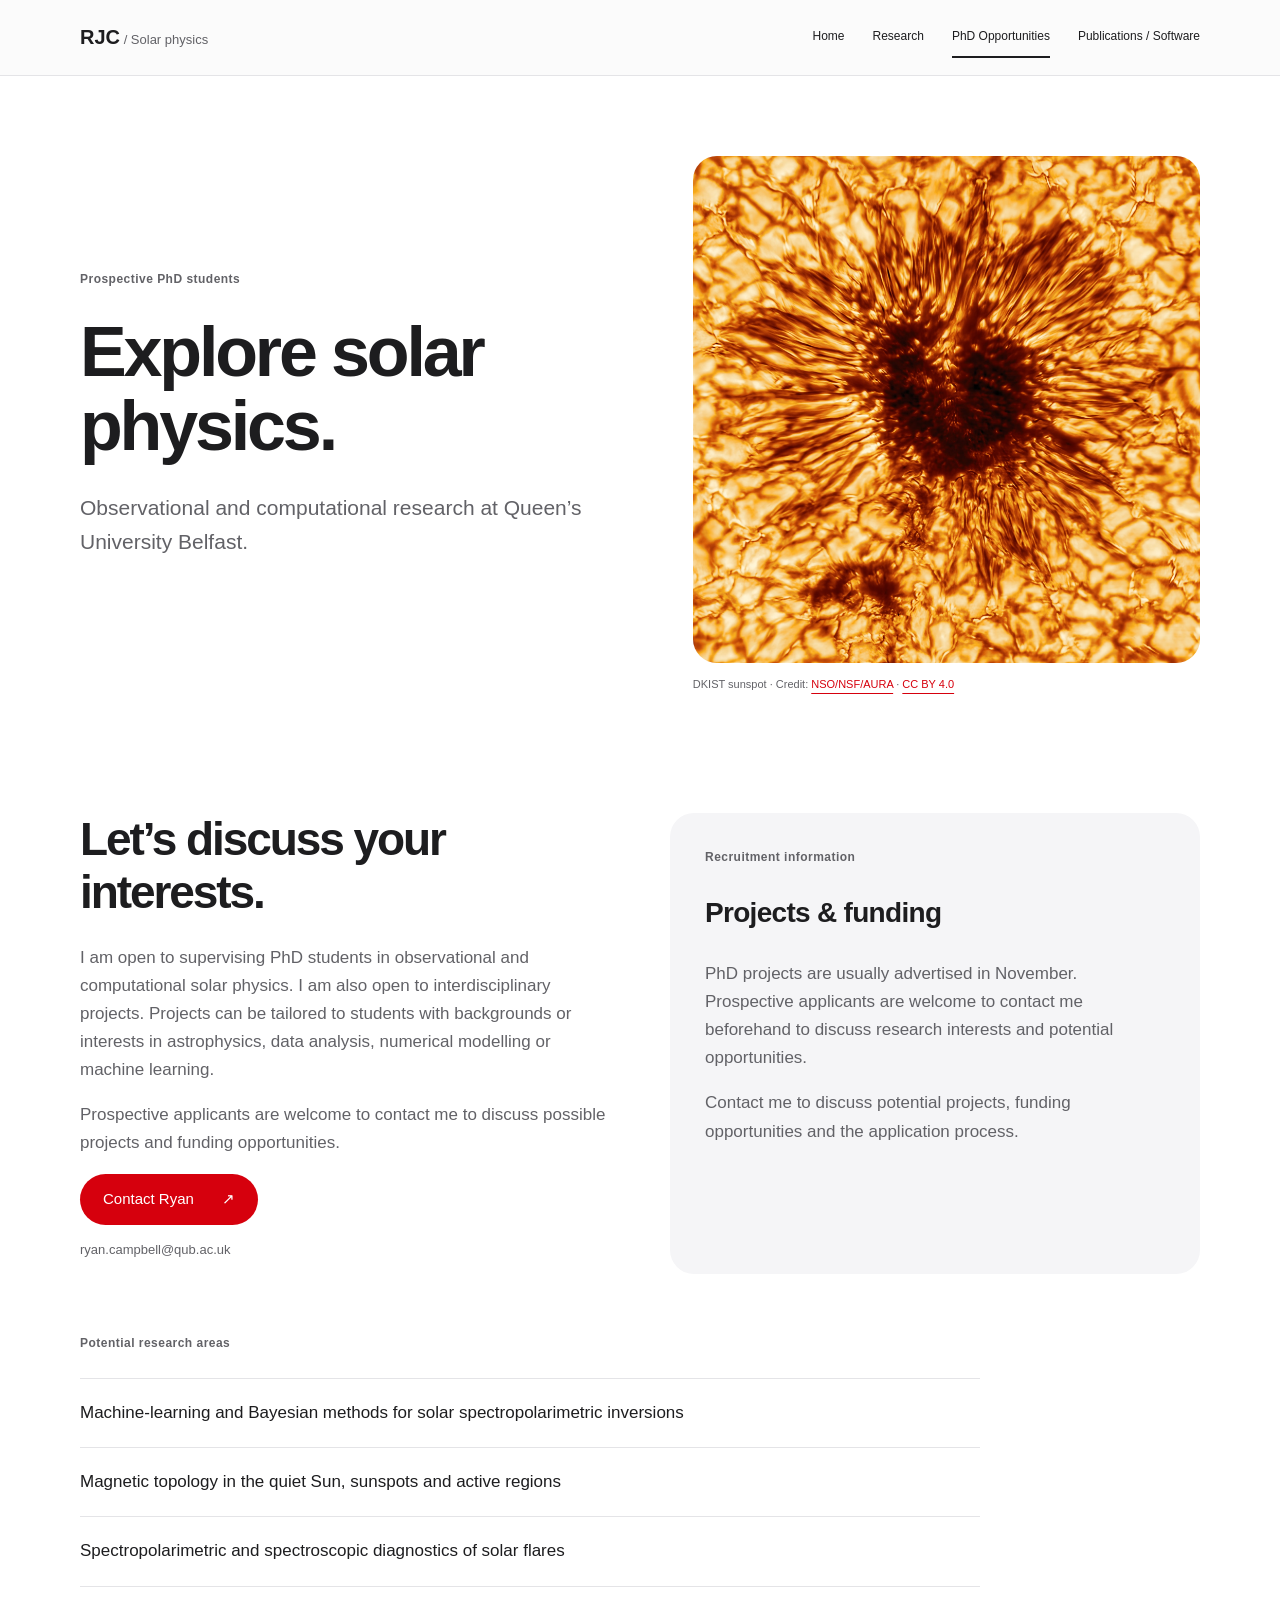
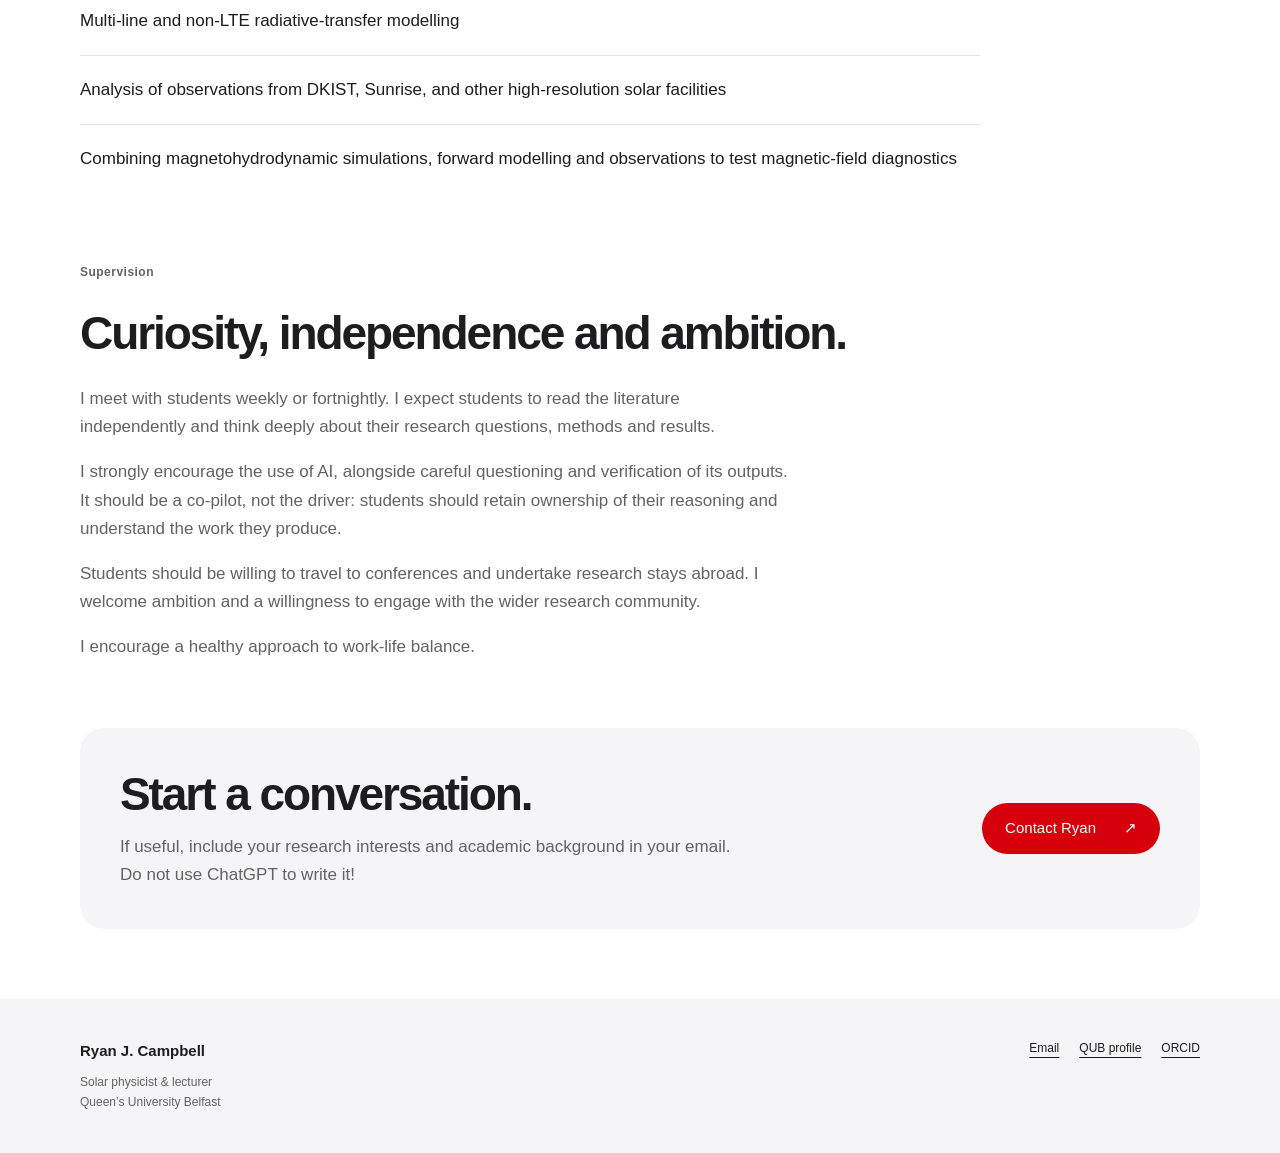
==== phd.html @ 8f92cd52 "Add files via upload" ====
<!doctype html>
<html lang="en"><head><meta charset="utf-8"><meta name="viewport" content="width=device-width, initial-scale=1"><title>PhD Opportunities | Ryan J. Campbell</title><meta name="description" content="Ryan J. Campbell, solar physicist and lecturer at Queen’s University Belfast. Research and potential PhD opportunities in solar physics."><link rel="stylesheet" href="assets/styles.css"></head><body><a class="skip" href="#main">Skip to content</a><header><a class="brand" href="index.html">RJC<span> / Solar physics</span></a><nav aria-label="Main navigation"><a href="index.html">Home</a><a href="research.html">Research</a><a href="phd.html" aria-current="page">PhD Opportunities</a><a href="publications.html">Publications / Software</a></nav></header><main id="main"><section class="page-head phd-hero"><div><p class="eyebrow">Prospective PhD students</p><h1>Explore solar physics.</h1><p class="lead">Observational and computational research at Queen’s University Belfast.</p></div><figure><a href="assets/dkist-sunspot.jpg" aria-label="Open the full-size DKIST sunspot image"><img src="assets/dkist-sunspot.jpg" width="1970" height="1970" alt="DKIST sunspot image showing a dark umbra surrounded by fine, radiating penumbral filaments."></a><figcaption>DKIST sunspot · Credit: <a href="https://nso.edu/telescopes/dkist/inouye-first-sunspot/">NSO/NSF/AURA</a> · <a href="https://creativecommons.org/licenses/by/4.0/">CC BY 4.0</a></figcaption></figure></section><section class="split"><div><h2>Let’s discuss your interests.</h2><p>I am open to supervising PhD students in observational and computational solar physics. I am also open to interdisciplinary projects. Projects can be tailored to students with backgrounds or interests in astrophysics, data analysis, numerical modelling or machine learning.</p><p>Prospective applicants are welcome to contact me to discuss possible projects and funding opportunities.</p><a class="button" href="mailto:ryan.campbell@qub.ac.uk">Contact Ryan <span aria-hidden="true">↗</span></a><p class="email">ryan.campbell@qub.ac.uk</p></div><aside class="note"><p class="eyebrow">Recruitment information</p><h3>Projects & funding</h3><p>PhD projects are usually advertised in November. Prospective applicants are welcome to contact me beforehand to discuss research interests and potential opportunities.</p><p>Contact me to discuss potential projects, funding opportunities and the application process.</p></aside></section><section><p class="eyebrow">Potential research areas</p><ul class="topic-list"><li>Machine-learning and Bayesian methods for solar spectropolarimetric inversions</li><li>Magnetic topology in the quiet Sun, sunspots and active regions</li><li>Spectropolarimetric and spectroscopic diagnostics of solar flares</li><li>Multi-line and non-LTE radiative-transfer modelling</li><li>Analysis of observations from DKIST, Sunrise, and other high-resolution solar facilities</li><li>Combining magnetohydrodynamic simulations, forward modelling and observations to test magnetic-field diagnostics</li></ul></section><section class="supervision-section"><p class="eyebrow">Supervision</p><h2>Curiosity, independence and ambition.</h2><p>I meet with students weekly or fortnightly. I expect students to read the literature independently and think deeply about their research questions, methods and results.</p><p>I strongly encourage the use of AI, alongside careful questioning and verification of its outputs. It should be a co-pilot, not the driver: students should retain ownership of their reasoning and understand the work they produce.</p><p>Students should be willing to travel to conferences and undertake research stays abroad. I welcome ambition and a willingness to engage with the wider research community.</p><p>I encourage a healthy approach to work-life balance.</p></section><section class="contact-strip"><div><h2>Start a conversation.</h2><p>If useful, include your research interests and academic background in your email. Do not use ChatGPT to write it!</p></div><a class="button" href="mailto:ryan.campbell@qub.ac.uk">Contact Ryan <span aria-hidden="true">↗</span></a></section></main><footer><div><strong>Ryan J. Campbell</strong><p>Solar physicist & lecturer<br>Queen’s University Belfast</p></div><div><a href="mailto:ryan.campbell@qub.ac.uk">Email</a><a href="https://pure.qub.ac.uk/en/persons/ryan-campbell/">QUB profile</a><a href="https://orcid.org/0000-0001-5699-2991">ORCID</a></div></footer></body></html>
---- assets/styles.css ----
:root{--ink:#172e3b;--muted:#52636c;--paper:#f7f6f0;--line:#d7ddd8;--accent:#b94d2d}*{box-sizing:border-box}body{margin:0;background:var(--paper);color:var(--ink);font:17px/1.65 system-ui,-apple-system,BlinkMacSystemFont,"Segoe UI",sans-serif}a{color:inherit;text-underline-offset:5px}a:focus-visible{outline:3px solid var(--accent);outline-offset:5px}header,main,footer{max-width:1200px;margin:auto;padding-left:40px;padding-right:40px}header{min-height:105px;display:flex;align-items:center;justify-content:space-between;gap:25px;border-bottom:1px solid var(--line)}.brand{text-decoration:none;font-weight:750;font-size:23px;white-space:nowrap}.brand span{font-size:13px;font-weight:450;color:var(--muted)}nav{display:flex;flex-wrap:wrap;gap:25px;font-size:13px}nav a{text-decoration:none;padding:10px 0}nav a[aria-current]{border-bottom:2px solid var(--accent)}h1,h2,h3,p{margin-top:0}h1,h2{font-family:Georgia,"Times New Roman",serif;font-weight:400;line-height:1.06;letter-spacing:-.04em}h1{font-size:clamp(52px,7.4vw,96px);margin-bottom:28px}h2{font-size:clamp(30px,3.4vw,43px);margin-bottom:25px}h3{font-size:21px;line-height:1.4;font-weight:500}p{color:var(--muted);max-width:65ch}.eyebrow{text-transform:uppercase;letter-spacing:.15em;font-size:11px;font-weight:650;margin-bottom:25px}.lead{font-size:21px;line-height:1.6;max-width:43ch}.hero{display:grid;grid-template-columns:1.15fr 1fr;gap:65px;padding:72px 0 80px;align-items:center}.dot{color:var(--accent)}.actions{display:flex;align-items:center;flex-wrap:wrap;gap:25px;margin-top:34px}.button{display:inline-flex;align-items:center;justify-content:space-between;gap:28px;background:var(--ink);color:white;padding:14px 21px;text-decoration:none;font-size:14px}.button:hover{background:#294957}.text-link{font-size:14px;font-weight:600}.solar-art{height:440px;background:#132c39;position:relative;overflow:hidden;display:grid;place-items:center}.solar-art:before,.solar-art:after{content:"";position:absolute;border:1px solid #70828955;border-radius:50%;width:360px;height:360px;transform:rotate(-25deg) scaleX(1.3)}.solar-art:after{transform:rotate(35deg) scaleX(.65);height:490px}.sun{width:270px;height:270px;border-radius:50%;background:radial-gradient(circle at 35% 28%,#fff2ad 0,#efb455 25%,#c87135 65%,#7e3e28 100%);box-shadow:0 0 65px #e9ad4933;position:relative}.sun:after{content:"";position:absolute;inset:14px;border:1px solid #fff5c655;border-radius:50%;background:repeating-radial-gradient(ellipse at 70% 40%,transparent 0 13px,#733e2022 14px 15px)}.art-label,.art-note{position:absolute;bottom:25px;left:25px;color:#d2dce0;font-size:10px;letter-spacing:.1em;text-transform:uppercase}.art-note{bottom:auto;top:20px;color:#a9bdc6;font-size:9px}.intro{border-top:1px solid var(--line);padding:55px 0;max-width:850px}.intro p:last-child{font-size:19px}.split{display:grid;grid-template-columns:1fr 1fr;gap:70px;padding:55px 0;border-top:1px solid var(--line)}.figure-slot{margin:0;border:1px solid var(--line);background:#ecf0ed;display:flex;flex-direction:column;min-height:270px}.figure-slot>div{flex:1;display:flex;align-items:center;justify-content:center;gap:12px;color:#697b80;font-size:13px;min-height:210px}.figure-slot span{font-size:30px;font-weight:200}.figure-slot figcaption{padding:15px 20px;background:var(--paper);font-size:11px;color:var(--muted);border-top:1px solid var(--line)}.page-head{padding:70px 0 50px}.research-list{display:grid;grid-template-columns:1fr 1fr;gap:0 50px;margin:30px 0 70px}.research-list article{border-top:1px solid var(--line);padding:26px 0;display:flex;gap:25px}.number{font-size:12px;color:var(--accent);padding-top:5px}.research-list h3{margin:0}.note{background:#e8eee9;padding:35px}.note h3{font-family:Georgia,serif;font-size:30px}.email{font-size:13px;margin-top:14px}.topic-list{padding:0;list-style:none;margin-bottom:60px}.topic-list li{padding:20px 0;border-top:1px solid var(--line);max-width:900px}.contact-strip{padding:40px;background:#e8eee9;display:flex;align-items:center;justify-content:space-between;gap:30px;margin-bottom:70px}.contact-strip h2{margin-bottom:12px}.contact-strip p{margin-bottom:0}.profile-links{display:grid;grid-template-columns:1fr 1fr;gap:30px;margin-bottom:55px}.profile-links>a{border:1px solid var(--line);padding:32px;text-decoration:none}.profile-links>a:hover{background:#e8eee9}.profile-links h2{font-size:30px;margin-top:25px}.profile-links h2 span{float:right;font-family:system-ui;font-size:22px}.profile-links p{font-size:14px;margin-bottom:0}footer{border-top:1px solid var(--line);padding-top:35px;padding-bottom:35px;display:flex;gap:50px;justify-content:space-between;font-size:12px}footer strong{font-size:15px}footer p{margin:10px 0 0}footer>div:nth-child(2){display:flex;gap:20px}.draft{font-size:10px}.skip{position:absolute;top:-80px;left:20px;background:white;padding:10px;z-index:10}.skip:focus{top:10px}@media(max-width:800px){header,main,footer{padding-left:24px;padding-right:24px}header{flex-direction:column;align-items:flex-start;padding-top:22px;padding-bottom:18px;gap:10px}nav{gap:17px;font-size:12px}.hero{gap:32px;grid-template-columns:1fr;padding:45px 0}.hero h1 br{display:none}.solar-art{height:320px}.sun{width:220px;height:220px}.split{grid-template-columns:1fr;gap:30px;padding:38px 0}.research-list,.profile-links{grid-template-columns:1fr}.page-head{padding:45px 0 30px}.contact-strip{flex-direction:column;align-items:flex-start;padding:28px}footer{flex-wrap:wrap;gap:20px}.draft{width:100%}}@media(prefers-reduced-motion:no-preference){a{transition:background .15s,color .15s}}
/* Apple-inspired refinement: system type, neutral surfaces, generous spacing. */
:root{--ink:#1d1d1f;--muted:#626267;--paper:#fff;--line:#e4e4e7;--accent:#d6000d}body{font-family:-apple-system,BlinkMacSystemFont,"Segoe UI",Helvetica,Arial,sans-serif;-webkit-font-smoothing:antialiased}header{min-height:76px;max-width:none;padding:0 max(32px,calc((100vw - 1120px)/2));background:#fafafbcc;gap:30px}.brand{font-size:20px}nav{font-size:12px;gap:28px}nav a[aria-current]{border-color:#1d1d1f}h1,h2{font-family:inherit;font-weight:650;letter-spacing:-.045em}h1{font-size:clamp(48px,7vw,82px);line-height:1.06}h2{font-size:clamp(30px,4vw,46px);line-height:1.15}.hero{display:block;text-align:center;max-width:870px;margin:auto;padding:95px 0 75px}.hero .lead{margin:0 auto;max-width:620px;font-size:25px;line-height:1.4}.hero .actions{justify-content:center}.hero h1{margin-bottom:23px}.eyebrow{color:var(--muted);font-weight:600;font-size:12px;letter-spacing:.04em;text-transform:none}.button{background:var(--accent);border-radius:999px;padding:13px 23px;font-size:15px}.button:hover{background:#b5000b}.text-link{color:#d6000d;font-weight:400;text-decoration:none;font-size:16px}.text-link:hover{text-decoration:underline}.feature-science{padding:40px 0 60px;text-align:center}.science-figure{margin:30px 0 0;background:#f5f5f7;border-radius:24px;padding:28px}.science-figure img{width:100%;height:auto;display:block;border-radius:8px}.science-figure figcaption{font-size:13px;line-height:1.65;color:var(--muted);text-align:left;max-width:900px;margin:20px auto 0}.science-figure figcaption a{white-space:nowrap;color:var(--accent)}.intro{max-width:800px;text-align:center;margin:auto;padding:70px 0;border:0}.intro p{margin-left:auto;margin-right:auto}.split{padding:60px 0;border:0;gap:60px}.note,.contact-strip{background:#f5f5f7;border-radius:24px}.note h3{font-family:inherit;font-size:28px;font-weight:600;letter-spacing:-.025em}.page-head{padding:80px 0 60px}.research-intro{padding:0 0 20px;max-width:800px}.research-list article{padding:30px 0}.research-list h3{font-size:20px}.number{color:#86868b}.profile-links>a{border:0;background:#f5f5f7;border-radius:22px}.profile-links>a:hover{background:#ededf0}.profile-links h2{font-size:28px}.publication-section{padding:25px 0 60px}.source-note{font-size:13px}.pub-year{font-size:28px;font-weight:650;margin:45px 0 5px}.publications-list{list-style:none;padding:0;margin:0}.publications-list li{padding:25px 0;border-bottom:1px solid var(--line)}.publications-list h3{margin:0 0 10px;font-size:20px;font-weight:600;max-width:900px}.publications-list h3 a{text-decoration:none}.publications-list h3 a:hover{color:var(--accent)}.publications-list p{font-size:14px;margin:3px 0;max-width:none}.doi{font-size:12px;color:var(--accent);display:inline-block;margin-top:8px}.software-section{padding:20px 0 70px}.software-section .source-note{margin-top:20px}footer{background:#f5f5f7;max-width:none;padding:40px max(32px,calc((100vw - 1120px)/2));border:0}@media(max-width:800px){header{padding:20px 24px;gap:8px}nav{gap:17px}.hero{padding:55px 0 35px}.hero .lead{font-size:21px}.science-figure{padding:13px;border-radius:16px}.science-figure figcaption{font-size:12px;margin:16px 5px 4px}.feature-science{padding:25px 0 35px}.page-head{padding:50px 0 35px}.intro{padding:40px 0}.split{padding:35px 0}footer{padding:30px 24px}.research-list{margin-bottom:40px}}
.dkist-feature{display:grid;grid-template-columns:.85fr 1.15fr;gap:55px;align-items:center;padding:30px 0 70px}.dkist-feature figure{margin:0}.dkist-feature img{display:block;width:100%;height:auto;border-radius:24px}.dkist-feature figcaption{font-size:11px;line-height:1.6;color:var(--muted);margin-top:15px}.dkist-feature figcaption a{color:var(--accent)}@media(max-width:800px){.dkist-feature{grid-template-columns:1fr;gap:25px;padding:30px 0 45px}.dkist-feature img{border-radius:18px}}
.portrait{display:block;width:156px;height:156px;object-fit:cover;border-radius:50%;margin:0 auto 30px}@media(max-width:800px){.portrait{width:128px;height:128px;margin-bottom:24px}}
.hero .eyebrow,.feature-science > .eyebrow{margin-left:auto;margin-right:auto;text-align:center}
.research-heading{font-size:clamp(30px,4vw,46px);line-height:1.15;margin-bottom:25px}
.research-intro{padding-top:72px}@media(max-width:800px){.research-intro{padding-top:44px}}

.supervision-section{padding:10px 0 50px;max-width:850px}.supervision-section p{max-width:75ch}

.phd-hero{display:grid;grid-template-columns:1.1fr 1fr;gap:55px;align-items:center}.phd-hero h1{font-size:clamp(46px,5.6vw,70px)}.phd-hero figure{margin:0}.phd-hero img{display:block;width:100%;height:auto;border-radius:24px}.phd-hero figcaption{font-size:11px;color:var(--muted);margin-top:12px}.phd-hero figcaption a{color:var(--accent)}@media(max-width:800px){.phd-hero{grid-template-columns:1fr;gap:30px}.phd-hero img{border-radius:18px}}
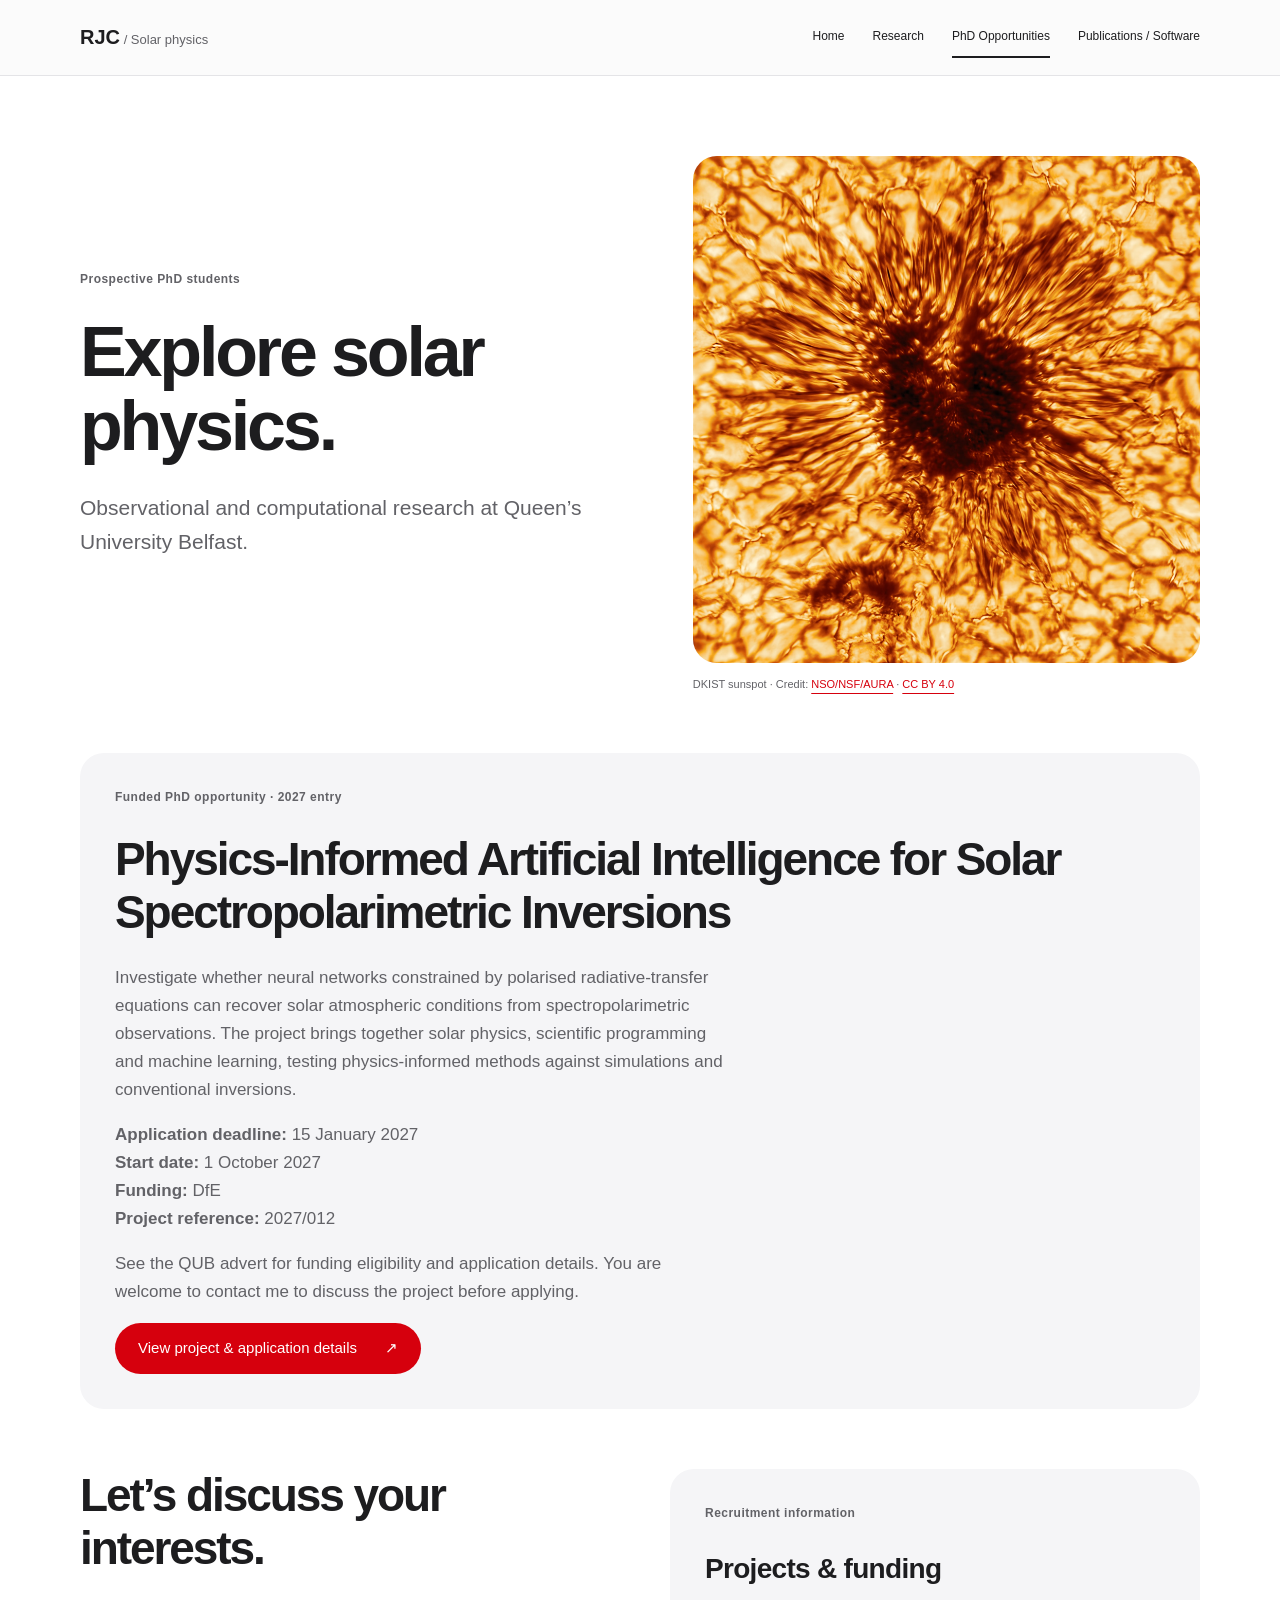
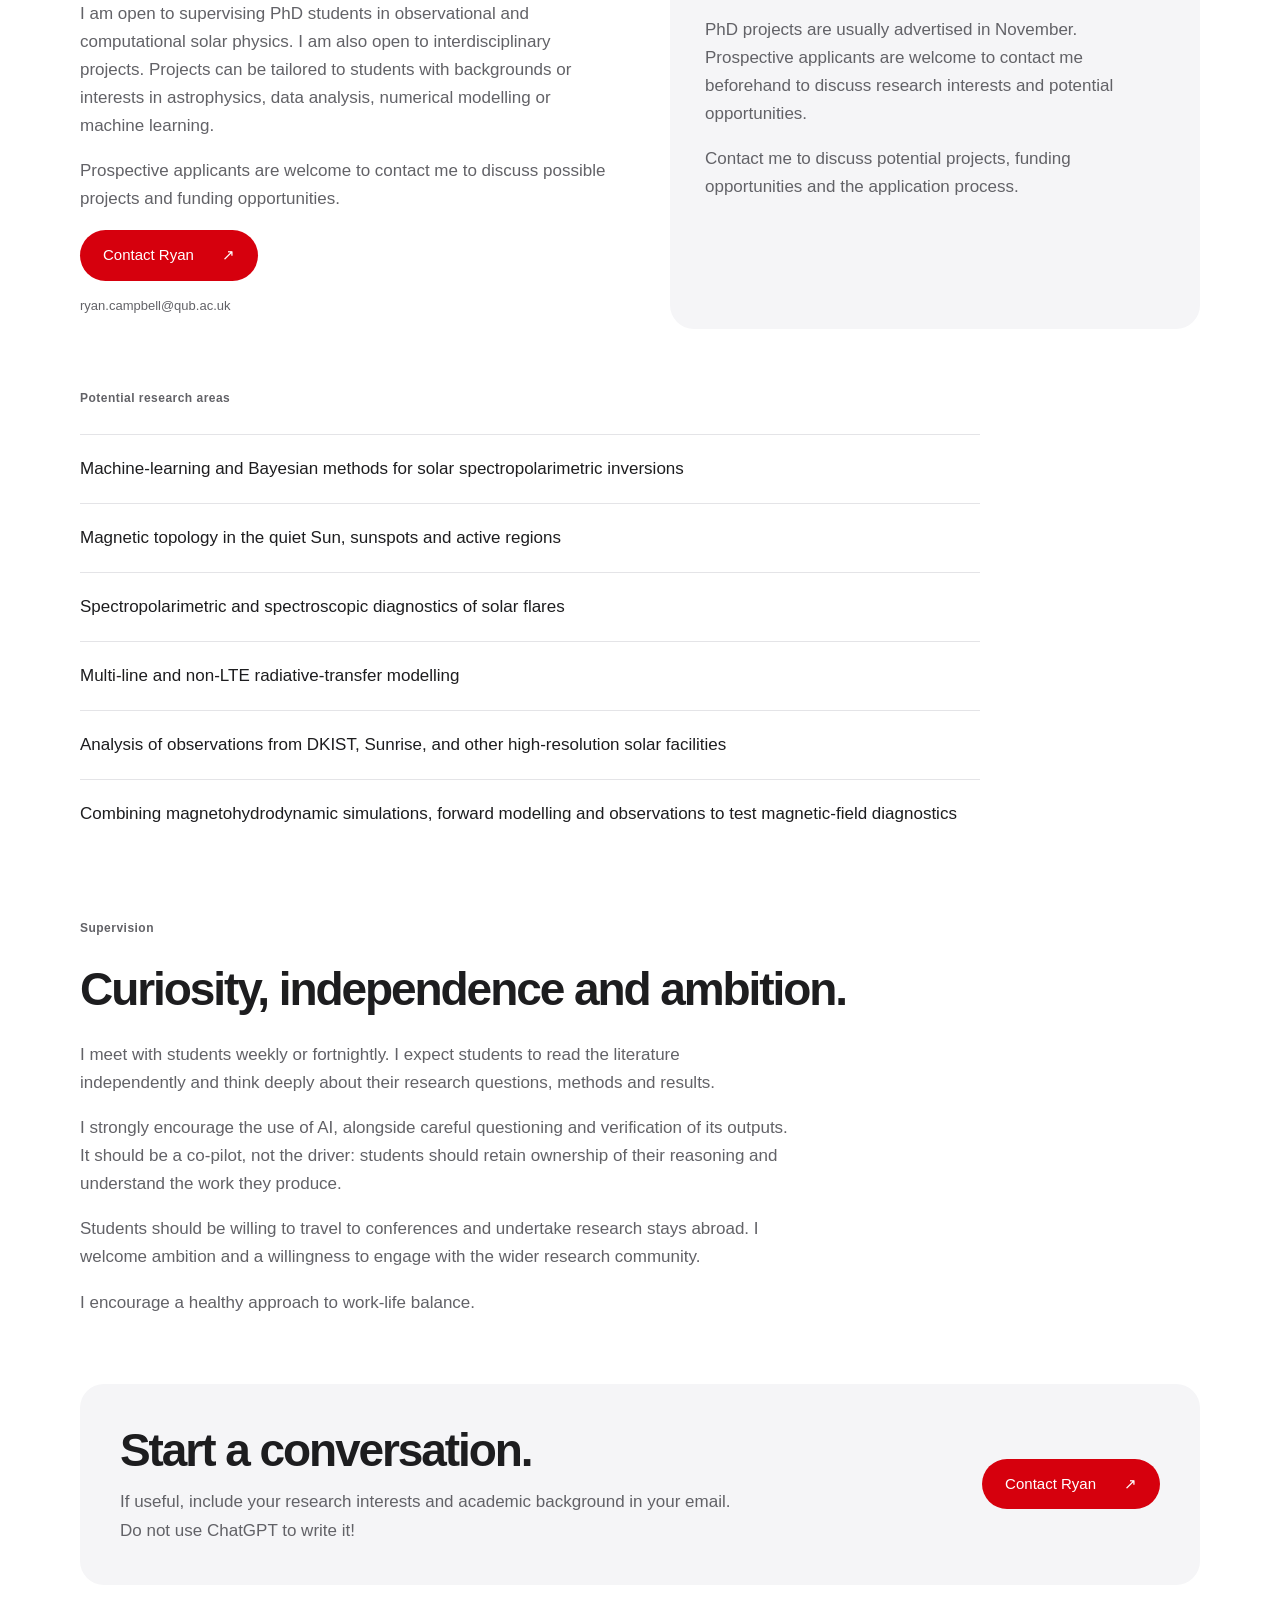
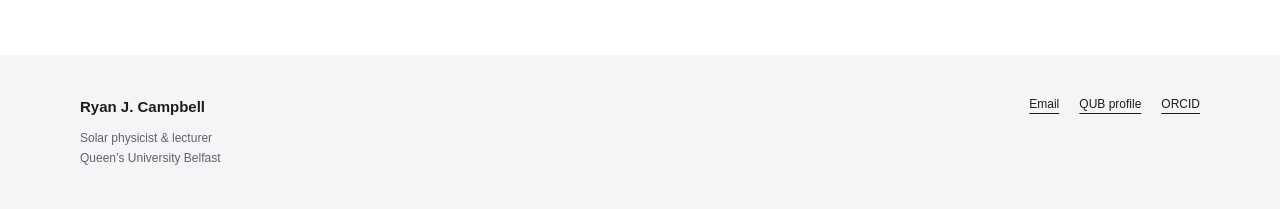
==== commit d2b0e08c: "Add funded 2027 PhD project in physics-informed solar inversions" ====
--- a/phd.html
+++ b/phd.html
@@ -1,2 +1,2 @@
 <!doctype html>
-<html lang="en"><head><meta charset="utf-8"><meta name="viewport" content="width=device-width, initial-scale=1"><title>PhD Opportunities | Ryan J. Campbell</title><meta name="description" content="Ryan J. Campbell, solar physicist and lecturer at Queen’s University Belfast. Research and potential PhD opportunities in solar physics."><link rel="stylesheet" href="assets/styles.css"></head><body><a class="skip" href="#main">Skip to content</a><header><a class="brand" href="index.html">RJC<span> / Solar physics</span></a><nav aria-label="Main navigation"><a href="index.html">Home</a><a href="research.html">Research</a><a href="phd.html" aria-current="page">PhD Opportunities</a><a href="publications.html">Publications / Software</a></nav></header><main id="main"><section class="page-head phd-hero"><div><p class="eyebrow">Prospective PhD students</p><h1>Explore solar physics.</h1><p class="lead">Observational and computational research at Queen’s University Belfast.</p></div><figure><a href="assets/dkist-sunspot.jpg" aria-label="Open the full-size DKIST sunspot image"><img src="assets/dkist-sunspot.jpg" width="1970" height="1970" alt="DKIST sunspot image showing a dark umbra surrounded by fine, radiating penumbral filaments."></a><figcaption>DKIST sunspot · Credit: <a href="https://nso.edu/telescopes/dkist/inouye-first-sunspot/">NSO/NSF/AURA</a> · <a href="https://creativecommons.org/licenses/by/4.0/">CC BY 4.0</a></figcaption></figure></section><section class="split"><div><h2>Let’s discuss your interests.</h2><p>I am open to supervising PhD students in observational and computational solar physics. I am also open to interdisciplinary projects. Projects can be tailored to students with backgrounds or interests in astrophysics, data analysis, numerical modelling or machine learning.</p><p>Prospective applicants are welcome to contact me to discuss possible projects and funding opportunities.</p><a class="button" href="mailto:ryan.campbell@qub.ac.uk">Contact Ryan <span aria-hidden="true">↗</span></a><p class="email">ryan.campbell@qub.ac.uk</p></div><aside class="note"><p class="eyebrow">Recruitment information</p><h3>Projects & funding</h3><p>PhD projects are usually advertised in November. Prospective applicants are welcome to contact me beforehand to discuss research interests and potential opportunities.</p><p>Contact me to discuss potential projects, funding opportunities and the application process.</p></aside></section><section><p class="eyebrow">Potential research areas</p><ul class="topic-list"><li>Machine-learning and Bayesian methods for solar spectropolarimetric inversions</li><li>Magnetic topology in the quiet Sun, sunspots and active regions</li><li>Spectropolarimetric and spectroscopic diagnostics of solar flares</li><li>Multi-line and non-LTE radiative-transfer modelling</li><li>Analysis of observations from DKIST, Sunrise, and other high-resolution solar facilities</li><li>Combining magnetohydrodynamic simulations, forward modelling and observations to test magnetic-field diagnostics</li></ul></section><section class="supervision-section"><p class="eyebrow">Supervision</p><h2>Curiosity, independence and ambition.</h2><p>I meet with students weekly or fortnightly. I expect students to read the literature independently and think deeply about their research questions, methods and results.</p><p>I strongly encourage the use of AI, alongside careful questioning and verification of its outputs. It should be a co-pilot, not the driver: students should retain ownership of their reasoning and understand the work they produce.</p><p>Students should be willing to travel to conferences and undertake research stays abroad. I welcome ambition and a willingness to engage with the wider research community.</p><p>I encourage a healthy approach to work-life balance.</p></section><section class="contact-strip"><div><h2>Start a conversation.</h2><p>If useful, include your research interests and academic background in your email. Do not use ChatGPT to write it!</p></div><a class="button" href="mailto:ryan.campbell@qub.ac.uk">Contact Ryan <span aria-hidden="true">↗</span></a></section></main><footer><div><strong>Ryan J. Campbell</strong><p>Solar physicist & lecturer<br>Queen’s University Belfast</p></div><div><a href="mailto:ryan.campbell@qub.ac.uk">Email</a><a href="https://pure.qub.ac.uk/en/persons/ryan-campbell/">QUB profile</a><a href="https://orcid.org/0000-0001-5699-2991">ORCID</a></div></footer></body></html>
+<html lang="en"><head><meta charset="utf-8"><meta name="viewport" content="width=device-width, initial-scale=1"><title>PhD Opportunities | Ryan J. Campbell</title><meta name="description" content="Ryan J. Campbell, solar physicist and lecturer at Queen’s University Belfast. Funded PhD opportunity in physics-informed AI for solar spectropolarimetric inversions. Apply by 15 January 2027."><link rel="stylesheet" href="assets/styles.css"></head><body><a class="skip" href="#main">Skip to content</a><header><a class="brand" href="index.html">RJC<span> / Solar physics</span></a><nav aria-label="Main navigation"><a href="index.html">Home</a><a href="research.html">Research</a><a href="phd.html" aria-current="page">PhD Opportunities</a><a href="publications.html">Publications / Software</a></nav></header><main id="main"><section class="page-head phd-hero"><div><p class="eyebrow">Prospective PhD students</p><h1>Explore solar physics.</h1><p class="lead">Observational and computational research at Queen’s University Belfast.</p></div><figure><a href="assets/dkist-sunspot.jpg" aria-label="Open the full-size DKIST sunspot image"><img src="assets/dkist-sunspot.jpg" width="1970" height="1970" alt="DKIST sunspot image showing a dark umbra surrounded by fine, radiating penumbral filaments."></a><figcaption>DKIST sunspot · Credit: <a href="https://nso.edu/telescopes/dkist/inouye-first-sunspot/">NSO/NSF/AURA</a> · <a href="https://creativecommons.org/licenses/by/4.0/">CC BY 4.0</a></figcaption></figure></section><section class="note" aria-labelledby="funded-project-title"><p class="eyebrow">Funded PhD opportunity · 2027 entry</p><h2 id="funded-project-title">Physics-Informed Artificial Intelligence for Solar Spectropolarimetric Inversions</h2><p>Investigate whether neural networks constrained by polarised radiative-transfer equations can recover solar atmospheric conditions from spectropolarimetric observations. The project brings together solar physics, scientific programming and machine learning, testing physics-informed methods against simulations and conventional inversions.</p><p><strong>Application deadline:</strong> <time datetime="2027-01-15">15 January 2027</time><br><strong>Start date:</strong> <time datetime="2027-10-01">1 October 2027</time><br><strong>Funding:</strong> DfE<br><strong>Project reference:</strong> 2027/012</p><p>See the QUB advert for funding eligibility and application details. You are welcome to contact me to discuss the project before applying.</p><a class="button" href="https://www.qub.ac.uk/courses/postgraduate-research/phd-opportunities/physicsinformed-artificial-intelligence-for-solar-spectropolarimetric-inversions.html">View project &amp; application details <span aria-hidden="true">↗</span></a></section><section class="split"><div><h2>Let’s discuss your interests.</h2><p>I am open to supervising PhD students in observational and computational solar physics. I am also open to interdisciplinary projects. Projects can be tailored to students with backgrounds or interests in astrophysics, data analysis, numerical modelling or machine learning.</p><p>Prospective applicants are welcome to contact me to discuss possible projects and funding opportunities.</p><a class="button" href="mailto:ryan.campbell@qub.ac.uk">Contact Ryan <span aria-hidden="true">↗</span></a><p class="email">ryan.campbell@qub.ac.uk</p></div><aside class="note"><p class="eyebrow">Recruitment information</p><h3>Projects & funding</h3><p>PhD projects are usually advertised in November. Prospective applicants are welcome to contact me beforehand to discuss research interests and potential opportunities.</p><p>Contact me to discuss potential projects, funding opportunities and the application process.</p></aside></section><section><p class="eyebrow">Potential research areas</p><ul class="topic-list"><li>Machine-learning and Bayesian methods for solar spectropolarimetric inversions</li><li>Magnetic topology in the quiet Sun, sunspots and active regions</li><li>Spectropolarimetric and spectroscopic diagnostics of solar flares</li><li>Multi-line and non-LTE radiative-transfer modelling</li><li>Analysis of observations from DKIST, Sunrise, and other high-resolution solar facilities</li><li>Combining magnetohydrodynamic simulations, forward modelling and observations to test magnetic-field diagnostics</li></ul></section><section class="supervision-section"><p class="eyebrow">Supervision</p><h2>Curiosity, independence and ambition.</h2><p>I meet with students weekly or fortnightly. I expect students to read the literature independently and think deeply about their research questions, methods and results.</p><p>I strongly encourage the use of AI, alongside careful questioning and verification of its outputs. It should be a co-pilot, not the driver: students should retain ownership of their reasoning and understand the work they produce.</p><p>Students should be willing to travel to conferences and undertake research stays abroad. I welcome ambition and a willingness to engage with the wider research community.</p><p>I encourage a healthy approach to work-life balance.</p></section><section class="contact-strip"><div><h2>Start a conversation.</h2><p>If useful, include your research interests and academic background in your email. Do not use ChatGPT to write it!</p></div><a class="button" href="mailto:ryan.campbell@qub.ac.uk">Contact Ryan <span aria-hidden="true">↗</span></a></section></main><footer><div><strong>Ryan J. Campbell</strong><p>Solar physicist & lecturer<br>Queen’s University Belfast</p></div><div><a href="mailto:ryan.campbell@qub.ac.uk">Email</a><a href="https://pure.qub.ac.uk/en/persons/ryan-campbell/">QUB profile</a><a href="https://orcid.org/0000-0001-5699-2991">ORCID</a></div></footer></body></html>
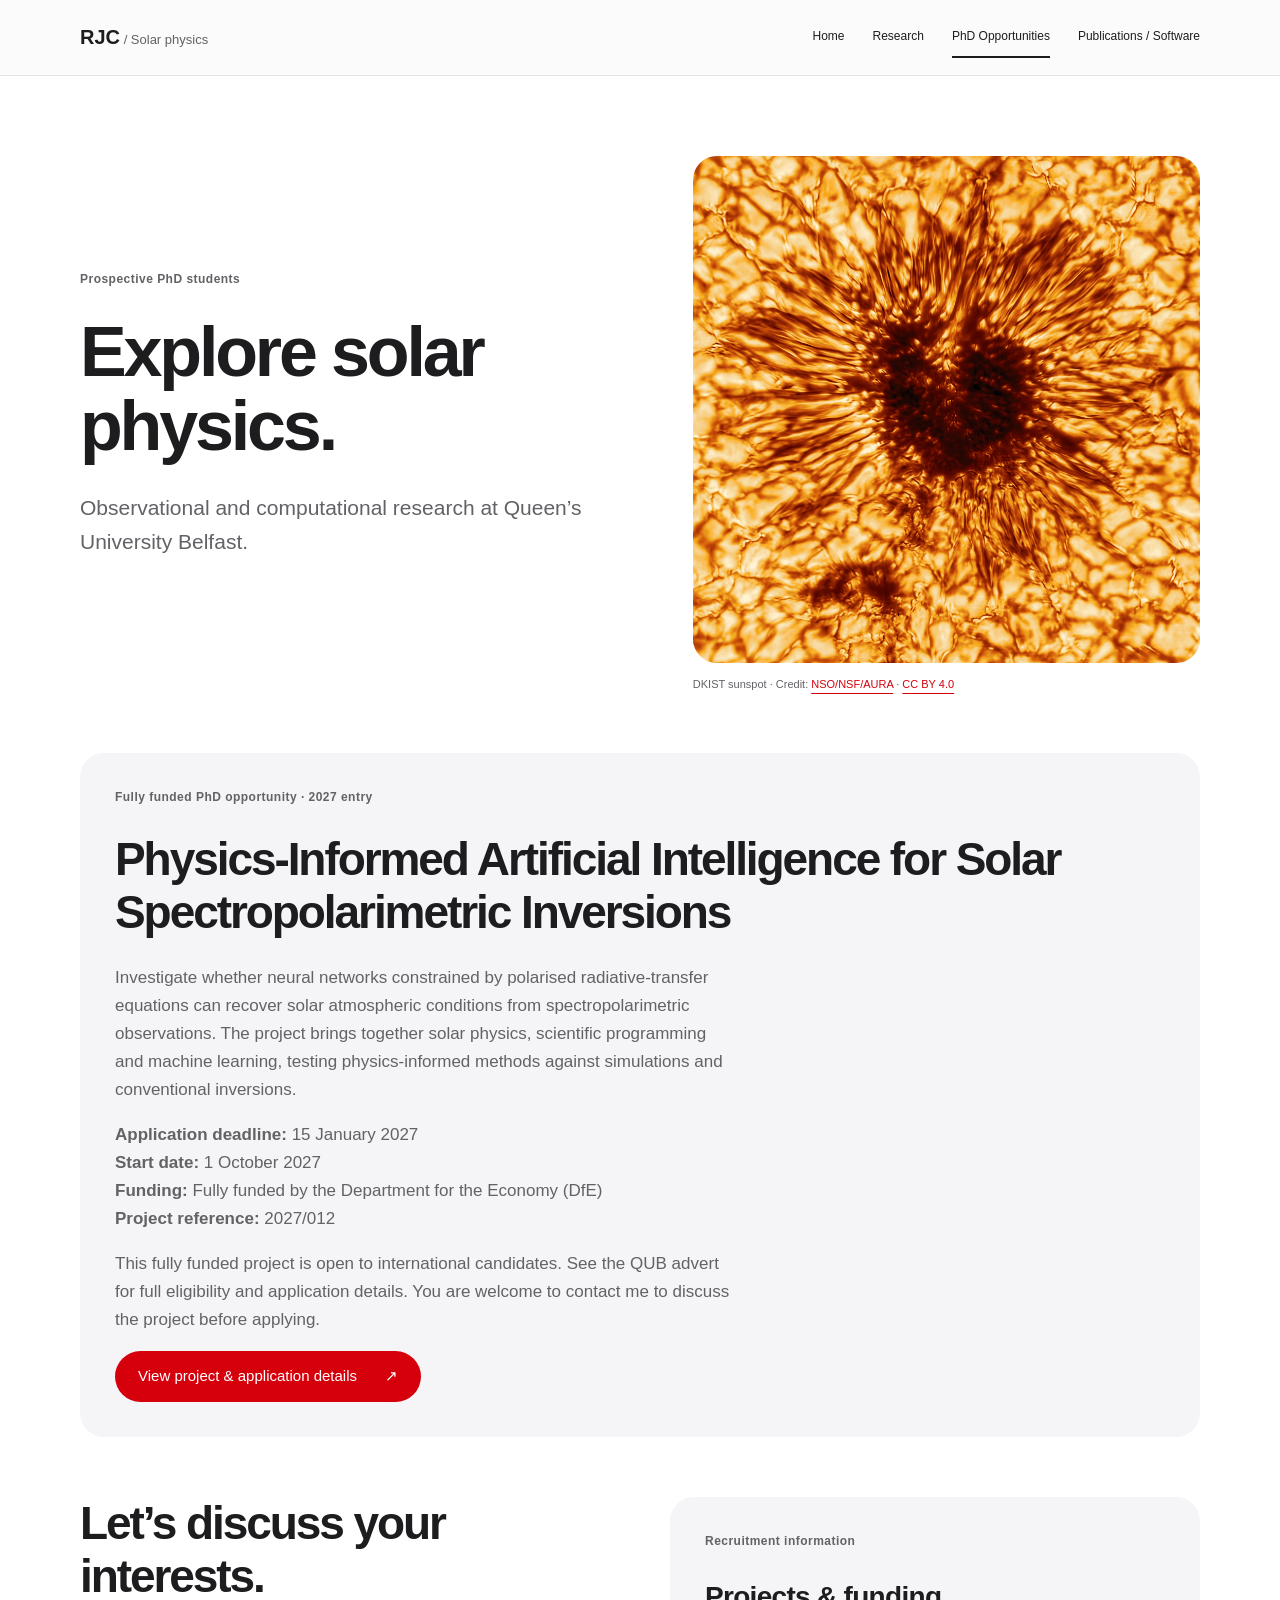
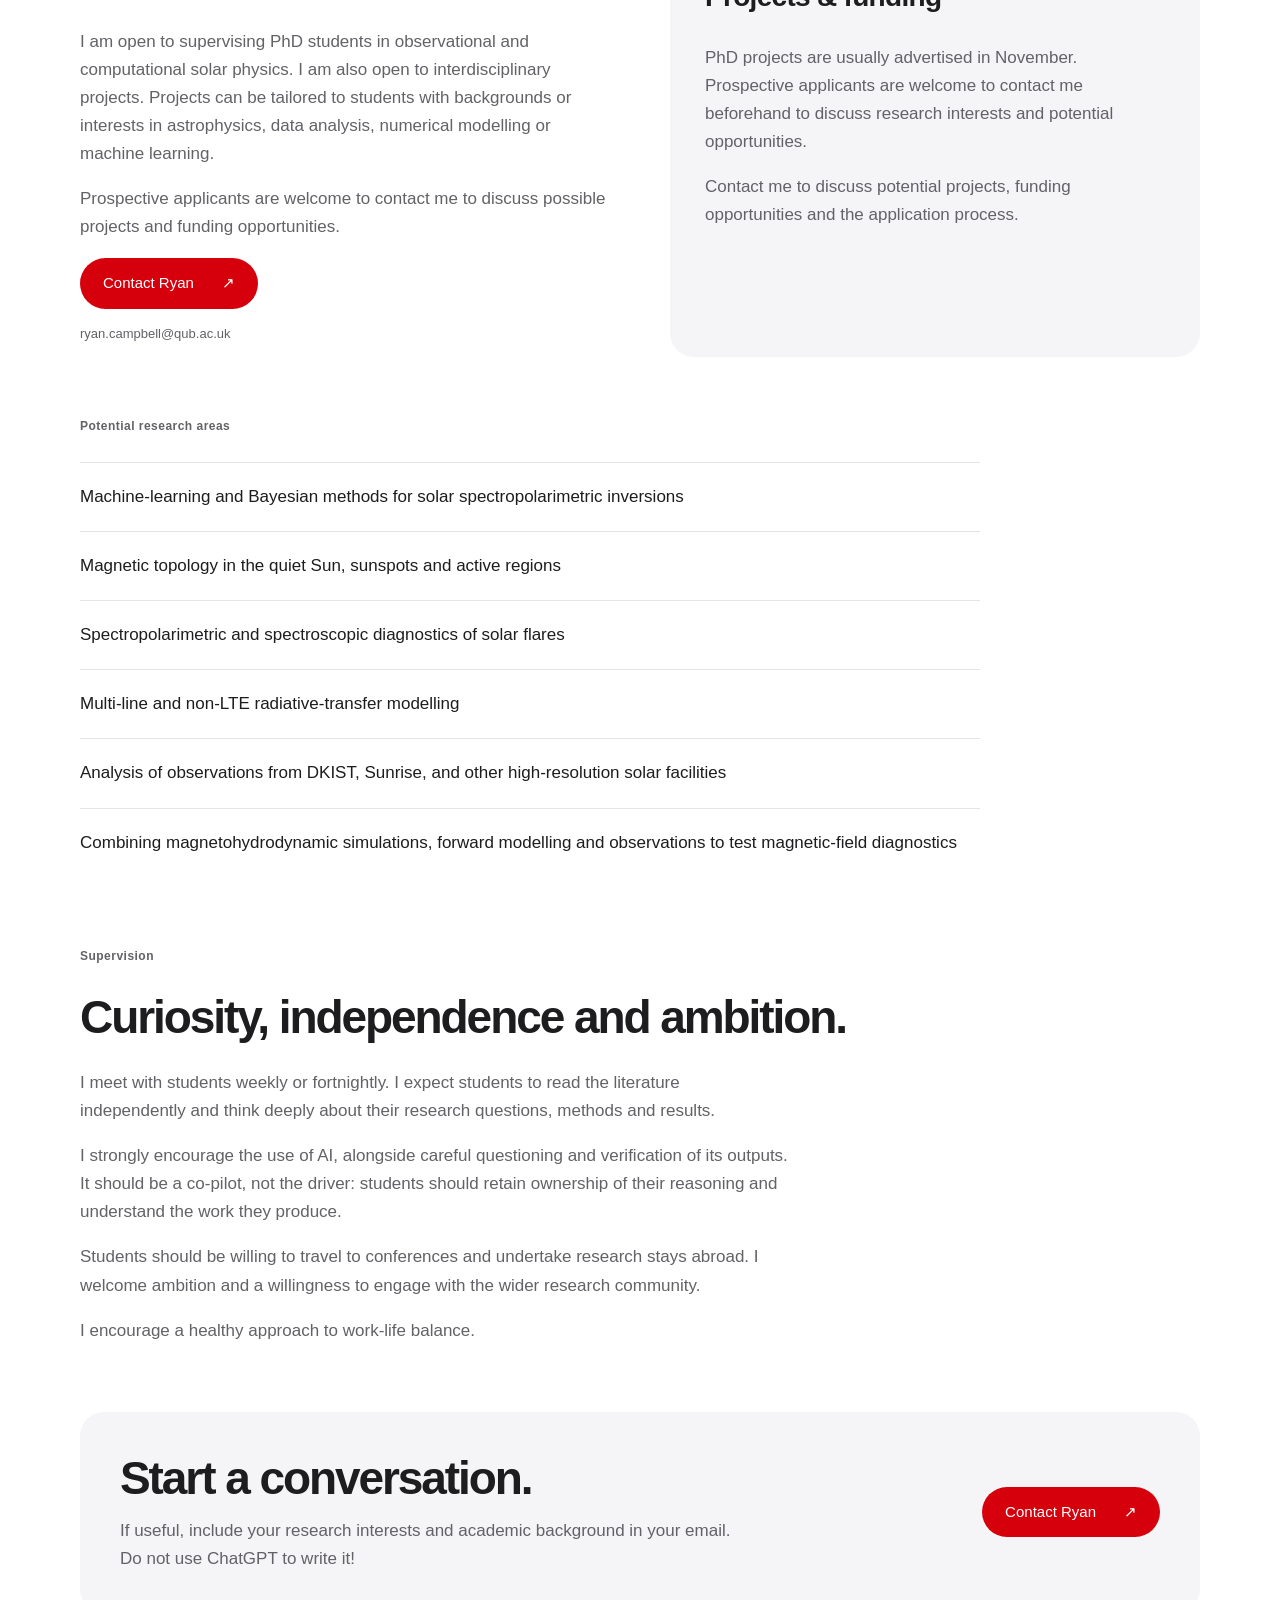
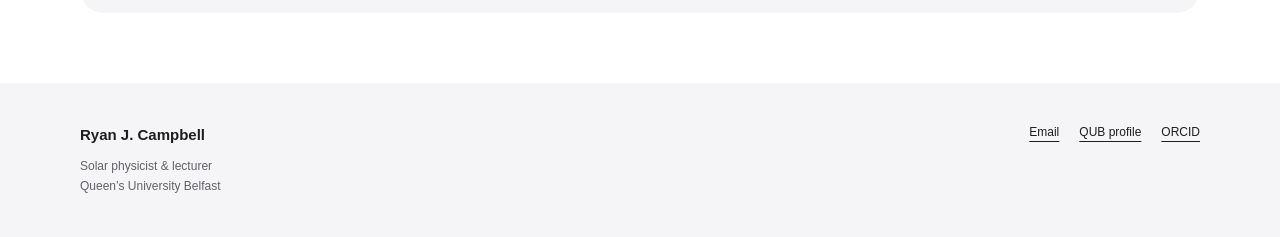
==== commit 2444179a: "Clarify full PhD funding and international eligibility" ====
--- a/phd.html
+++ b/phd.html
@@ -1,2 +1,2 @@
 <!doctype html>
-<html lang="en"><head><meta charset="utf-8"><meta name="viewport" content="width=device-width, initial-scale=1"><title>PhD Opportunities | Ryan J. Campbell</title><meta name="description" content="Ryan J. Campbell, solar physicist and lecturer at Queen’s University Belfast. Funded PhD opportunity in physics-informed AI for solar spectropolarimetric inversions. Apply by 15 January 2027."><link rel="stylesheet" href="assets/styles.css"></head><body><a class="skip" href="#main">Skip to content</a><header><a class="brand" href="index.html">RJC<span> / Solar physics</span></a><nav aria-label="Main navigation"><a href="index.html">Home</a><a href="research.html">Research</a><a href="phd.html" aria-current="page">PhD Opportunities</a><a href="publications.html">Publications / Software</a></nav></header><main id="main"><section class="page-head phd-hero"><div><p class="eyebrow">Prospective PhD students</p><h1>Explore solar physics.</h1><p class="lead">Observational and computational research at Queen’s University Belfast.</p></div><figure><a href="assets/dkist-sunspot.jpg" aria-label="Open the full-size DKIST sunspot image"><img src="assets/dkist-sunspot.jpg" width="1970" height="1970" alt="DKIST sunspot image showing a dark umbra surrounded by fine, radiating penumbral filaments."></a><figcaption>DKIST sunspot · Credit: <a href="https://nso.edu/telescopes/dkist/inouye-first-sunspot/">NSO/NSF/AURA</a> · <a href="https://creativecommons.org/licenses/by/4.0/">CC BY 4.0</a></figcaption></figure></section><section class="note" aria-labelledby="funded-project-title"><p class="eyebrow">Funded PhD opportunity · 2027 entry</p><h2 id="funded-project-title">Physics-Informed Artificial Intelligence for Solar Spectropolarimetric Inversions</h2><p>Investigate whether neural networks constrained by polarised radiative-transfer equations can recover solar atmospheric conditions from spectropolarimetric observations. The project brings together solar physics, scientific programming and machine learning, testing physics-informed methods against simulations and conventional inversions.</p><p><strong>Application deadline:</strong> <time datetime="2027-01-15">15 January 2027</time><br><strong>Start date:</strong> <time datetime="2027-10-01">1 October 2027</time><br><strong>Funding:</strong> DfE<br><strong>Project reference:</strong> 2027/012</p><p>See the QUB advert for funding eligibility and application details. You are welcome to contact me to discuss the project before applying.</p><a class="button" href="https://www.qub.ac.uk/courses/postgraduate-research/phd-opportunities/physicsinformed-artificial-intelligence-for-solar-spectropolarimetric-inversions.html">View project &amp; application details <span aria-hidden="true">↗</span></a></section><section class="split"><div><h2>Let’s discuss your interests.</h2><p>I am open to supervising PhD students in observational and computational solar physics. I am also open to interdisciplinary projects. Projects can be tailored to students with backgrounds or interests in astrophysics, data analysis, numerical modelling or machine learning.</p><p>Prospective applicants are welcome to contact me to discuss possible projects and funding opportunities.</p><a class="button" href="mailto:ryan.campbell@qub.ac.uk">Contact Ryan <span aria-hidden="true">↗</span></a><p class="email">ryan.campbell@qub.ac.uk</p></div><aside class="note"><p class="eyebrow">Recruitment information</p><h3>Projects & funding</h3><p>PhD projects are usually advertised in November. Prospective applicants are welcome to contact me beforehand to discuss research interests and potential opportunities.</p><p>Contact me to discuss potential projects, funding opportunities and the application process.</p></aside></section><section><p class="eyebrow">Potential research areas</p><ul class="topic-list"><li>Machine-learning and Bayesian methods for solar spectropolarimetric inversions</li><li>Magnetic topology in the quiet Sun, sunspots and active regions</li><li>Spectropolarimetric and spectroscopic diagnostics of solar flares</li><li>Multi-line and non-LTE radiative-transfer modelling</li><li>Analysis of observations from DKIST, Sunrise, and other high-resolution solar facilities</li><li>Combining magnetohydrodynamic simulations, forward modelling and observations to test magnetic-field diagnostics</li></ul></section><section class="supervision-section"><p class="eyebrow">Supervision</p><h2>Curiosity, independence and ambition.</h2><p>I meet with students weekly or fortnightly. I expect students to read the literature independently and think deeply about their research questions, methods and results.</p><p>I strongly encourage the use of AI, alongside careful questioning and verification of its outputs. It should be a co-pilot, not the driver: students should retain ownership of their reasoning and understand the work they produce.</p><p>Students should be willing to travel to conferences and undertake research stays abroad. I welcome ambition and a willingness to engage with the wider research community.</p><p>I encourage a healthy approach to work-life balance.</p></section><section class="contact-strip"><div><h2>Start a conversation.</h2><p>If useful, include your research interests and academic background in your email. Do not use ChatGPT to write it!</p></div><a class="button" href="mailto:ryan.campbell@qub.ac.uk">Contact Ryan <span aria-hidden="true">↗</span></a></section></main><footer><div><strong>Ryan J. Campbell</strong><p>Solar physicist & lecturer<br>Queen’s University Belfast</p></div><div><a href="mailto:ryan.campbell@qub.ac.uk">Email</a><a href="https://pure.qub.ac.uk/en/persons/ryan-campbell/">QUB profile</a><a href="https://orcid.org/0000-0001-5699-2991">ORCID</a></div></footer></body></html>+<html lang="en"><head><meta charset="utf-8"><meta name="viewport" content="width=device-width, initial-scale=1"><title>PhD Opportunities | Ryan J. Campbell</title><meta name="description" content="Ryan J. Campbell, solar physicist and lecturer at Queen’s University Belfast. Funded PhD opportunity in physics-informed AI for solar spectropolarimetric inversions. Apply by 15 January 2027."><link rel="stylesheet" href="assets/styles.css"></head><body><a class="skip" href="#main">Skip to content</a><header><a class="brand" href="index.html">RJC<span> / Solar physics</span></a><nav aria-label="Main navigation"><a href="index.html">Home</a><a href="research.html">Research</a><a href="phd.html" aria-current="page">PhD Opportunities</a><a href="publications.html">Publications / Software</a></nav></header><main id="main"><section class="page-head phd-hero"><div><p class="eyebrow">Prospective PhD students</p><h1>Explore solar physics.</h1><p class="lead">Observational and computational research at Queen’s University Belfast.</p></div><figure><a href="assets/dkist-sunspot.jpg" aria-label="Open the full-size DKIST sunspot image"><img src="assets/dkist-sunspot.jpg" width="1970" height="1970" alt="DKIST sunspot image showing a dark umbra surrounded by fine, radiating penumbral filaments."></a><figcaption>DKIST sunspot · Credit: <a href="https://nso.edu/telescopes/dkist/inouye-first-sunspot/">NSO/NSF/AURA</a> · <a href="https://creativecommons.org/licenses/by/4.0/">CC BY 4.0</a></figcaption></figure></section><section class="note" aria-labelledby="funded-project-title"><p class="eyebrow">Fully funded PhD opportunity · 2027 entry</p><h2 id="funded-project-title">Physics-Informed Artificial Intelligence for Solar Spectropolarimetric Inversions</h2><p>Investigate whether neural networks constrained by polarised radiative-transfer equations can recover solar atmospheric conditions from spectropolarimetric observations. The project brings together solar physics, scientific programming and machine learning, testing physics-informed methods against simulations and conventional inversions.</p><p><strong>Application deadline:</strong> <time datetime="2027-01-15">15 January 2027</time><br><strong>Start date:</strong> <time datetime="2027-10-01">1 October 2027</time><br><strong>Funding:</strong> Fully funded by the Department for the Economy (DfE)<br><strong>Project reference:</strong> 2027/012</p><p>This fully funded project is open to international candidates. See the QUB advert for full eligibility and application details. You are welcome to contact me to discuss the project before applying.</p><a class="button" href="https://www.qub.ac.uk/courses/postgraduate-research/phd-opportunities/physicsinformed-artificial-intelligence-for-solar-spectropolarimetric-inversions.html">View project &amp; application details <span aria-hidden="true">↗</span></a></section><section class="split"><div><h2>Let’s discuss your interests.</h2><p>I am open to supervising PhD students in observational and computational solar physics. I am also open to interdisciplinary projects. Projects can be tailored to students with backgrounds or interests in astrophysics, data analysis, numerical modelling or machine learning.</p><p>Prospective applicants are welcome to contact me to discuss possible projects and funding opportunities.</p><a class="button" href="mailto:ryan.campbell@qub.ac.uk">Contact Ryan <span aria-hidden="true">↗</span></a><p class="email">ryan.campbell@qub.ac.uk</p></div><aside class="note"><p class="eyebrow">Recruitment information</p><h3>Projects & funding</h3><p>PhD projects are usually advertised in November. Prospective applicants are welcome to contact me beforehand to discuss research interests and potential opportunities.</p><p>Contact me to discuss potential projects, funding opportunities and the application process.</p></aside></section><section><p class="eyebrow">Potential research areas</p><ul class="topic-list"><li>Machine-learning and Bayesian methods for solar spectropolarimetric inversions</li><li>Magnetic topology in the quiet Sun, sunspots and active regions</li><li>Spectropolarimetric and spectroscopic diagnostics of solar flares</li><li>Multi-line and non-LTE radiative-transfer modelling</li><li>Analysis of observations from DKIST, Sunrise, and other high-resolution solar facilities</li><li>Combining magnetohydrodynamic simulations, forward modelling and observations to test magnetic-field diagnostics</li></ul></section><section class="supervision-section"><p class="eyebrow">Supervision</p><h2>Curiosity, independence and ambition.</h2><p>I meet with students weekly or fortnightly. I expect students to read the literature independently and think deeply about their research questions, methods and results.</p><p>I strongly encourage the use of AI, alongside careful questioning and verification of its outputs. It should be a co-pilot, not the driver: students should retain ownership of their reasoning and understand the work they produce.</p><p>Students should be willing to travel to conferences and undertake research stays abroad. I welcome ambition and a willingness to engage with the wider research community.</p><p>I encourage a healthy approach to work-life balance.</p></section><section class="contact-strip"><div><h2>Start a conversation.</h2><p>If useful, include your research interests and academic background in your email. Do not use ChatGPT to write it!</p></div><a class="button" href="mailto:ryan.campbell@qub.ac.uk">Contact Ryan <span aria-hidden="true">↗</span></a></section></main><footer><div><strong>Ryan J. Campbell</strong><p>Solar physicist & lecturer<br>Queen’s University Belfast</p></div><div><a href="mailto:ryan.campbell@qub.ac.uk">Email</a><a href="https://pure.qub.ac.uk/en/persons/ryan-campbell/">QUB profile</a><a href="https://orcid.org/0000-0001-5699-2991">ORCID</a></div></footer></body></html>
